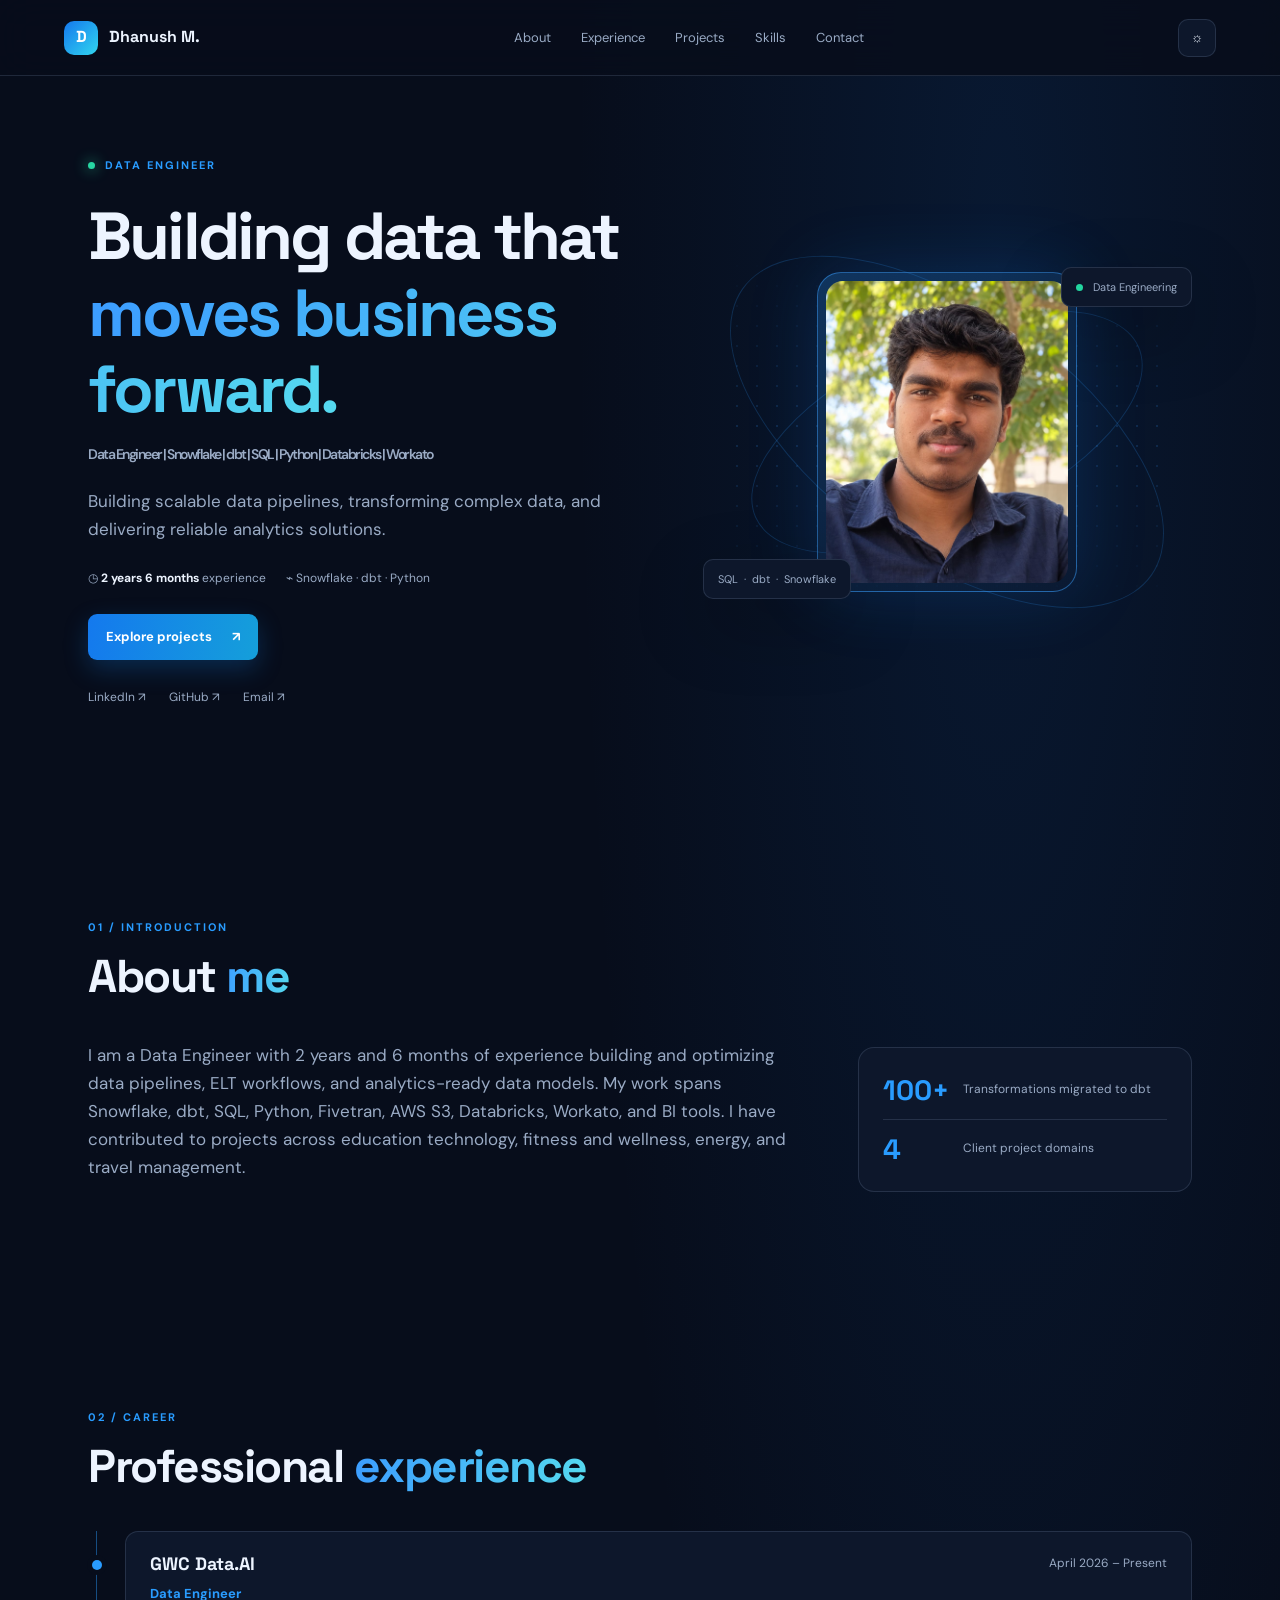
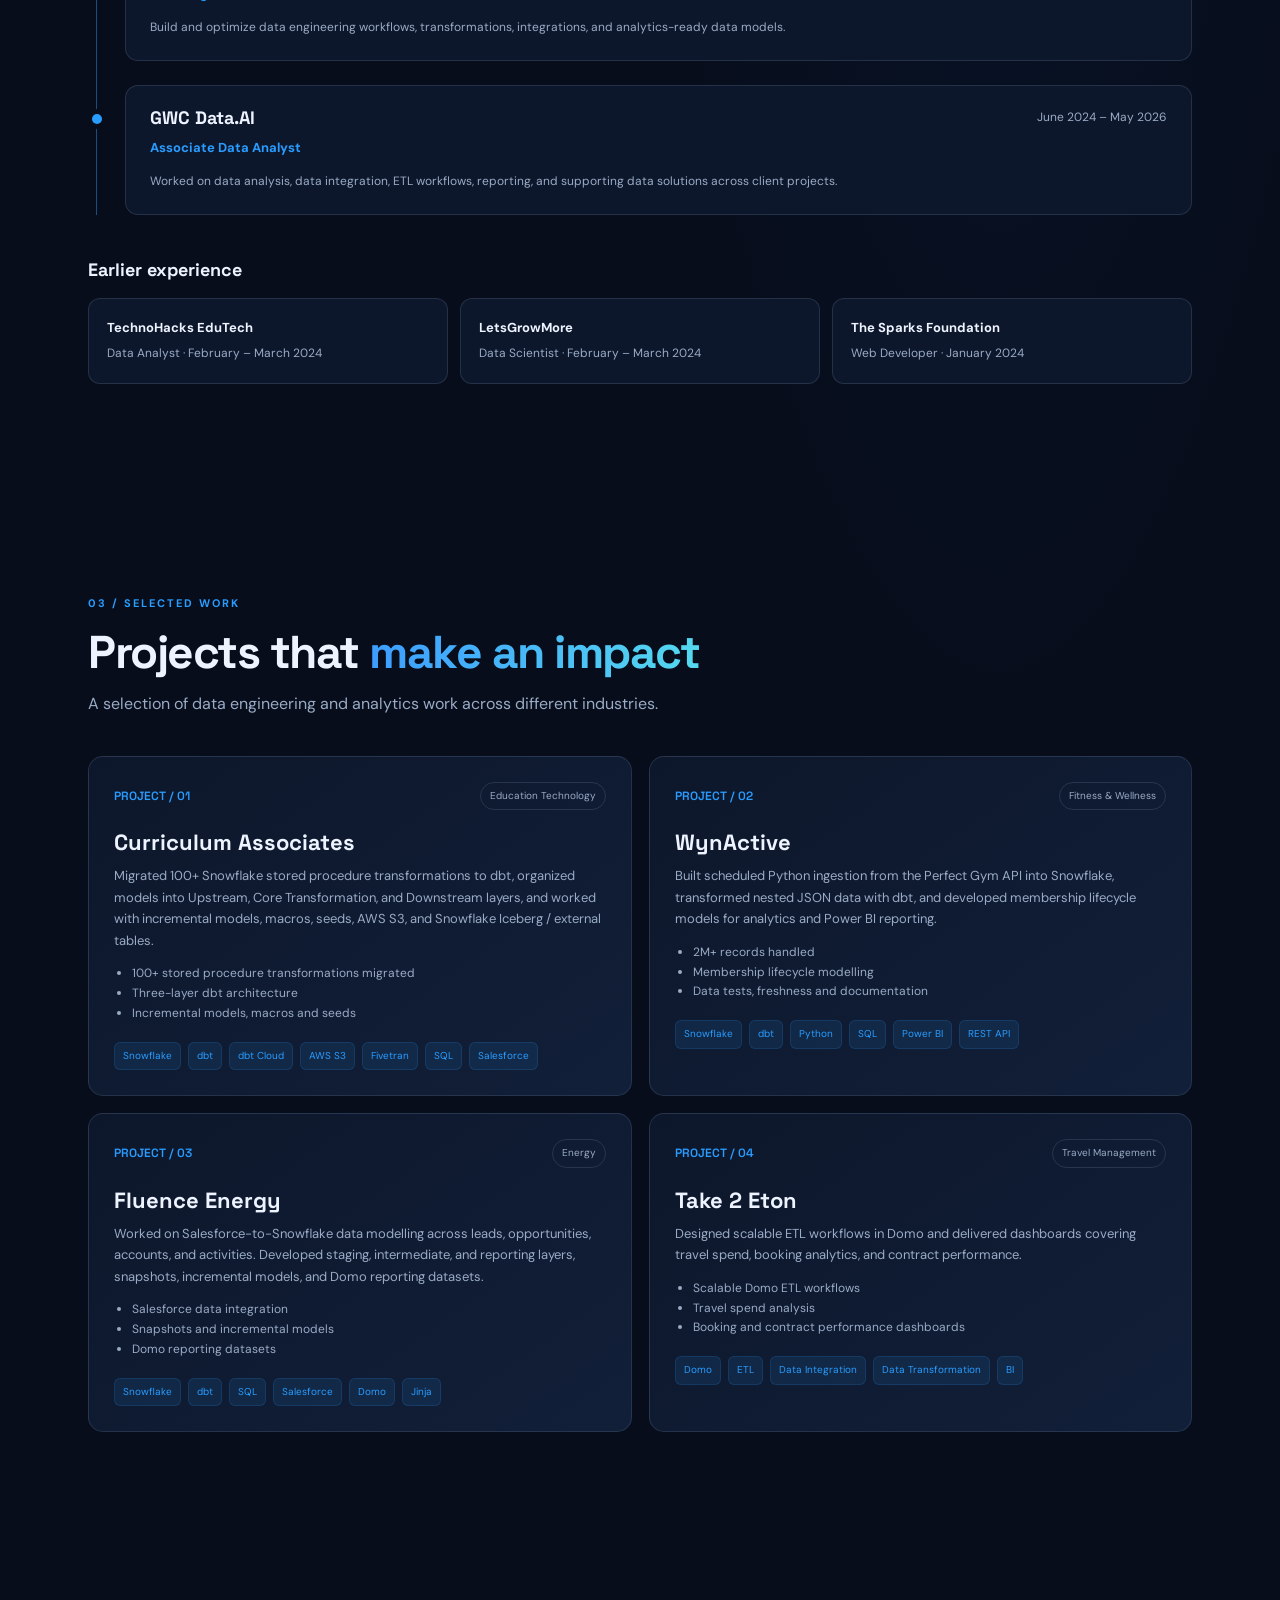
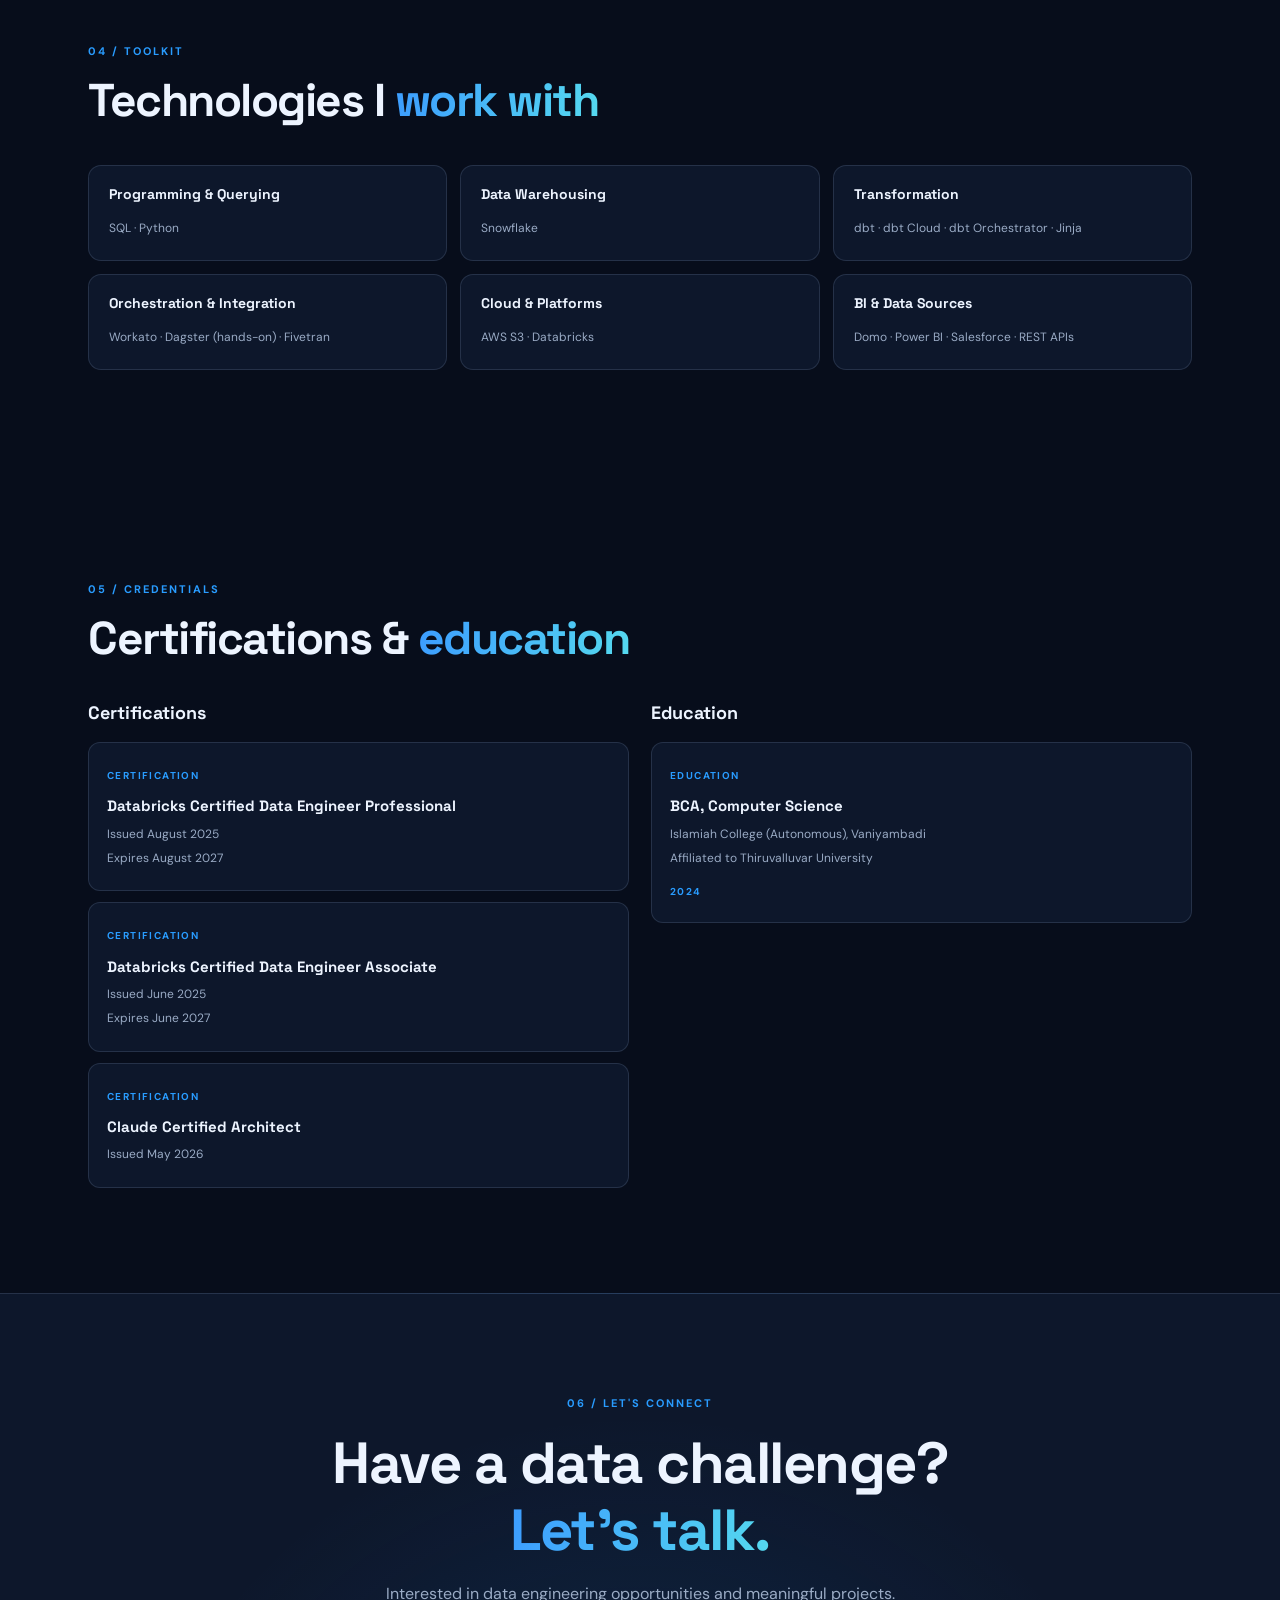
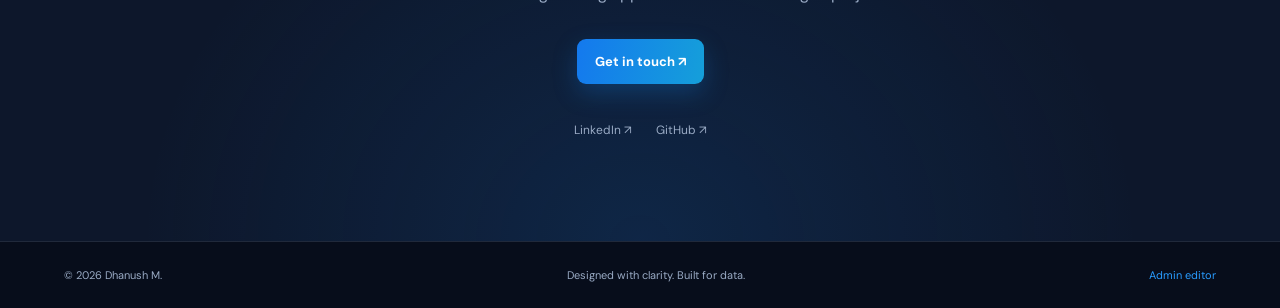
==== index.html @ 32ff5ff0 "Initial portfolio website upload" ====
<!doctype html>
<html lang="en">
<head>
  <meta charset="utf-8"><meta name="viewport" content="width=device-width, initial-scale=1">
  <meta name="description" content="Dhanush M. | Data Engineer portfolio">
  <title>Dhanush M. | Data Engineer</title><link rel="stylesheet" href="styles.css">
</head>
<body>
<header class="site-header"><a class="brand" href="#home"><span class="brand-mark">D</span><span id="brandName">Dhanush M.</span></a>
<nav id="nav"><a href="#about">About</a><a href="#experience">Experience</a><a href="#projects">Projects</a><a href="#skills">Skills</a><a href="#contact">Contact</a></nav>
<div class="header-actions"><button id="themeToggle" class="icon-btn" aria-label="Toggle theme">☼</button><button id="menuToggle" class="icon-btn mobile-only" aria-label="Open menu">☰</button></div></header>
<main>
<section class="hero section" id="home"><div class="hero-copy"><div class="eyebrow"><span class="pulse"></span><span id="role">DATA ENGINEER</span></div>
<h1>Building data that<br><span class="gradient">moves business forward.</span></h1>
<h2 id="headline"></h2><p id="tagline" class="lead"></p>
<div class="hero-meta"><span>◷ <b id="experience"></b> experience</span><span>⌁ Snowflake · dbt · Python</span></div>
<div class="button-row"><a class="btn primary" href="#projects">Explore projects <span>↗</span></a><a id="resumeBtn" class="btn secondary" href="#" download hidden>Download résumé ↓</a></div>
<div class="social-row"><a id="linkedin" target="_blank" rel="noreferrer">LinkedIn ↗</a><a id="github" target="_blank" rel="noreferrer">GitHub ↗</a><a id="emailLink">Email ↗</a></div></div>
<div class="hero-visual"><div class="orbit orbit-one"></div><div class="orbit orbit-two"></div><div class="photo-frame"><div id="photoPlaceholder" class="photo-placeholder"><span>DM</span><small>PROFILE PHOTO</small></div><img id="profilePhoto" alt="Dhanush M. profile photo" hidden></div><div class="floating-chip chip-top"><span class="chip-dot"></span> Data Engineering</div><div class="floating-chip chip-bottom">SQL&nbsp; · &nbsp;dbt&nbsp; · &nbsp;Snowflake</div><div class="visual-grid"></div></div></section>
<section class="section" id="about"><div class="section-heading"><p class="eyebrow">01 / INTRODUCTION</p><h2>About <span class="gradient">me</span></h2></div><div class="about-grid"><p id="aboutText" class="about-copy"></p><div class="about-stat"><strong>100+</strong><span>Transformations migrated to dbt</span><i></i><strong>4</strong><span>Client project domains</span></div></div></section>
<section class="section" id="experience"><div class="section-heading"><p class="eyebrow">02 / CAREER</p><h2>Professional <span class="gradient">experience</span></h2></div><div id="experienceList" class="timeline"></div><div class="early"><h3>Earlier experience</h3><div id="earlyList" class="early-grid"></div></div></section>
<section class="section" id="projects"><div class="section-heading"><p class="eyebrow">03 / SELECTED WORK</p><h2>Projects that <span class="gradient">make an impact</span></h2><p class="section-intro">A selection of data engineering and analytics work across different industries.</p></div><div id="projectGrid" class="project-grid"></div></section>
<section class="section" id="skills"><div class="section-heading"><p class="eyebrow">04 / TOOLKIT</p><h2>Technologies I <span class="gradient">work with</span></h2></div><div id="skillGrid" class="skill-grid"></div></section>
<section class="section" id="credentials"><div class="section-heading"><p class="eyebrow">05 / CREDENTIALS</p><h2>Certifications & <span class="gradient">education</span></h2></div><div class="credentials-grid"><div><h3>Certifications</h3><div id="certList" class="credential-list"></div></div><div><h3>Education</h3><article class="credential-card"><span class="card-kicker">EDUCATION</span><h4 id="degree"></h4><p id="institution"></p><p id="affiliation" class="muted"></p><span id="gradYear" class="year"></span></article></div></div></section>
<section class="contact section" id="contact"><p class="eyebrow">06 / LET'S CONNECT</p><h2>Have a data challenge?<br><span class="gradient">Let's talk.</span></h2><p>Interested in data engineering opportunities and meaningful projects.</p><a id="contactEmail" class="btn primary" href="#">Get in touch ↗</a><div class="contact-links"><a id="contactLinkedin" target="_blank" rel="noreferrer">LinkedIn ↗</a><a id="contactGithub" target="_blank" rel="noreferrer">GitHub ↗</a></div></section>
</main><footer><span id="footerName"></span><span>Designed with clarity. Built for data.</span><a href="admin.html">Admin editor</a></footer>
<script src="app.js"></script></body></html>
---- styles.css ----
@import url('https://fonts.googleapis.com/css2?family=DM+Sans:wght@400;500;600;700&family=Space+Grotesk:wght@400;500;600;700&display=swap');
:root{--bg:#070d1b;--surface:#0d172b;--surface2:#111f38;--text:#edf4ff;--muted:#9aabc5;--line:rgba(159,184,224,.16);--blue:#299cff;--cyan:#31d6ef;--shadow:0 24px 70px rgba(0,0,0,.28)}
[data-theme="light"]{--bg:#f5f8fd;--surface:#fff;--surface2:#edf3fc;--text:#111d33;--muted:#5d6d86;--line:rgba(35,62,105,.14);--shadow:0 18px 50px rgba(31,63,111,.1)}
*{box-sizing:border-box}html{scroll-behavior:smooth;scroll-padding-top:90px}body{margin:0;background:radial-gradient(ellipse at 78% 5%,rgba(17,91,177,.15),transparent 30%),var(--bg);color:var(--text);font-family:'DM Sans',sans-serif;line-height:1.65;transition:background .25s,color .25s}a{color:inherit;text-decoration:none}.site-header{height:76px;position:sticky;top:0;z-index:20;display:flex;align-items:center;justify-content:space-between;padding:0 max(5vw,24px);background:color-mix(in srgb,var(--bg) 86%,transparent);backdrop-filter:blur(18px);border-bottom:1px solid var(--line)}.brand{display:flex;align-items:center;gap:11px;font-family:'Space Grotesk';font-weight:700}.brand-mark{display:grid;place-items:center;width:34px;height:34px;border-radius:10px;background:linear-gradient(135deg,#1478ed,#31d6ef);color:white}.site-header nav{display:flex;gap:30px;color:var(--muted);font-size:13px}.site-header nav a:hover,.social-row a:hover,footer a:hover{color:var(--blue)}.header-actions{display:flex;gap:8px}.icon-btn{border:1px solid var(--line);background:var(--surface);color:var(--text);border-radius:10px;width:38px;height:38px;cursor:pointer}.mobile-only{display:none}.section{max-width:1160px;margin:auto;padding:105px 28px}.hero{min-height:650px;display:grid;grid-template-columns:1.08fr .92fr;align-items:center;gap:40px;padding-top:80px}.eyebrow{font-size:11px;letter-spacing:2px;font-weight:700;color:var(--blue);text-transform:uppercase;display:flex;align-items:center;gap:10px}.pulse{width:7px;height:7px;border-radius:50%;background:#27d6a2;box-shadow:0 0 14px #27d6a2}h1,h2,h3,h4,p{margin-top:0}h1,h2,h3,h4{font-family:'Space Grotesk',sans-serif;line-height:1.15}h1{font-size:clamp(42px,5.2vw,68px);letter-spacing:-2.8px;margin:24px 0 15px}h2{font-size:clamp(32px,4vw,46px);letter-spacing:-1.5px}.gradient{background:linear-gradient(100deg,#3c9cff,#55d9ef);-webkit-background-clip:text;background-clip:text;color:transparent}#headline{font:600 14px 'DM Sans';color:var(--muted);line-height:1.7;max-width:570px}.lead{font-size:17px;color:var(--muted);max-width:520px;margin:20px 0}.hero-meta{display:flex;flex-wrap:wrap;gap:20px;color:var(--muted);font-size:12px;margin:26px 0}.hero-meta b{color:var(--text)}.button-row{display:flex;gap:12px;flex-wrap:wrap}.btn{display:inline-flex;align-items:center;gap:20px;padding:12px 18px;border-radius:9px;font-size:13px;font-weight:700;transition:.2s}.btn:hover{transform:translateY(-2px)}.primary{background:linear-gradient(100deg,#1479ee,#159fda);color:white;box-shadow:0 9px 25px rgba(21,132,235,.25)}.secondary{border:1px solid var(--line);background:var(--surface);color:var(--text)}.social-row{display:flex;gap:23px;margin-top:28px;color:var(--muted);font-size:12px}.hero-visual{height:440px;position:relative;display:grid;place-items:center}.photo-frame{width:260px;height:320px;position:relative;z-index:2;padding:8px;border:1px solid rgba(58,160,255,.5);border-radius:24px;background:linear-gradient(145deg,rgba(39,150,255,.25),rgba(21,39,70,.2));box-shadow:0 0 70px rgba(20,129,242,.18)}.photo-placeholder{height:100%;border-radius:17px;background:linear-gradient(145deg,#1a3153,#0b1529);display:flex;flex-direction:column;justify-content:center;align-items:center;gap:12px;color:#8dbef5}.photo-placeholder span{font:700 76px 'Space Grotesk';letter-spacing:-6px}.photo-placeholder small{font-size:9px;letter-spacing:2px}.photo-frame img{width:100%;height:100%;object-fit:cover;border-radius:17px}.orbit{position:absolute;border:1px solid rgba(45,157,255,.2);border-radius:50%;transform:rotate(-24deg)}.orbit-one{width:420px;height:190px}.orbit-two{width:500px;height:250px;transform:rotate(35deg)}.floating-chip{position:absolute;z-index:3;padding:10px 14px;border:1px solid var(--line);border-radius:10px;background:var(--surface);box-shadow:var(--shadow);font-size:11px;color:var(--muted)}.chip-top{top:55px;right:0}.chip-bottom{bottom:53px;left:0}.chip-dot{display:inline-block;width:7px;height:7px;border-radius:50%;background:#22d6a0;margin-right:7px}.visual-grid{position:absolute;width:90%;height:80%;background-image:radial-gradient(rgba(52,154,255,.5) 1px,transparent 1px);background-size:20px 20px;mask-image:linear-gradient(transparent,black,transparent);opacity:.35}.section-heading{margin-bottom:38px}.section-heading .eyebrow{margin-bottom:14px}.section-heading h2{margin-bottom:12px}.section-intro,.muted{color:var(--muted)}.about-grid{display:grid;grid-template-columns:1.5fr .7fr;gap:55px;align-items:center}.about-copy{font-size:17px;color:var(--muted);max-width:720px}.about-stat{display:grid;grid-template-columns:auto 1fr;align-items:center;gap:3px 14px;padding:24px;border:1px solid var(--line);border-radius:16px;background:var(--surface)}.about-stat strong{font:700 28px 'Space Grotesk';color:var(--blue)}.about-stat span{font-size:12px;color:var(--muted)}.about-stat i{grid-column:1/-1;height:1px;background:var(--line);margin:8px 0}.timeline{border-left:1px solid rgba(41,156,255,.45);margin-left:8px;padding-left:28px;display:grid;gap:24px}.timeline-item{position:relative;padding:22px 24px;background:var(--surface);border:1px solid var(--line);border-radius:13px}.timeline-item:before{content:'';position:absolute;width:10px;height:10px;border-radius:50%;background:var(--blue);left:-34px;top:28px;box-shadow:0 0 0 5px var(--bg)}.timeline-top{display:flex;justify-content:space-between;gap:16px;flex-wrap:wrap}.timeline-item h3{font-size:18px;margin:0 0 5px}.timeline-item .role{color:var(--blue);font-size:13px;font-weight:700}.timeline-item time,.timeline-item p{font-size:12px;color:var(--muted)}.timeline-item p{margin:12px 0 0}.early{margin-top:45px}.early h3,.credentials-grid h3{font-size:18px}.early-grid{display:grid;grid-template-columns:repeat(3,1fr);gap:12px}.early-card,.credential-card{padding:18px;border:1px solid var(--line);background:var(--surface);border-radius:12px}.early-card strong{display:block;font-size:13px}.early-card span{font-size:12px;color:var(--muted)}.project-grid{display:grid;grid-template-columns:repeat(2,1fr);gap:17px}.project-card{padding:25px;border:1px solid var(--line);border-radius:15px;background:linear-gradient(145deg,var(--surface),var(--surface2));transition:.25s}.project-card:hover{transform:translateY(-4px);border-color:rgba(41,156,255,.5);box-shadow:var(--shadow)}.project-top{display:flex;justify-content:space-between;align-items:center}.project-number{font:600 12px 'Space Grotesk';color:var(--blue)}.project-domain{font-size:10px;color:var(--muted);padding:5px 9px;border:1px solid var(--line);border-radius:20px}.project-card h3{font-size:22px;margin:20px 0 10px}.project-card p{font-size:13px;color:var(--muted)}.highlights{padding-left:18px;color:var(--muted);font-size:12px}.tags{display:flex;flex-wrap:wrap;gap:7px;margin-top:18px}.tags span{padding:5px 8px;background:rgba(41,156,255,.1);border:1px solid rgba(41,156,255,.16);border-radius:6px;font-size:10px;color:var(--blue)}.skill-grid{display:grid;grid-template-columns:repeat(3,1fr);gap:13px}.skill-card{padding:20px;border:1px solid var(--line);border-radius:13px;background:var(--surface)}.skill-card h3{font-size:14px;margin-bottom:14px}.skill-card p{font-size:12px;color:var(--muted);margin:0;line-height:2}.credentials-grid{display:grid;grid-template-columns:1fr 1fr;gap:22px}.credential-list{display:grid;gap:11px}.credential-card h4{font-size:15px;margin:10px 0}.credential-card p{font-size:12px;color:var(--muted);margin:4px 0}.card-kicker,.year{font-size:10px;letter-spacing:1.4px;color:var(--blue);font-weight:700}.year{display:inline-block;margin-top:12px}.contact{max-width:none;text-align:center;border-top:1px solid var(--line);background:radial-gradient(ellipse at 50% 100%,rgba(25,117,210,.16),transparent 55%),var(--surface);padding:100px 24px}.contact .eyebrow{justify-content:center}.contact h2{font-size:clamp(38px,5vw,58px);margin:18px 0}.contact>p:not(.eyebrow){color:var(--muted)}.contact .btn{margin:15px auto}.contact-links{display:flex;justify-content:center;gap:24px;font-size:12px;color:var(--muted);margin-top:22px}footer{padding:24px max(5vw,24px);display:flex;justify-content:space-between;gap:15px;flex-wrap:wrap;color:var(--muted);font-size:11px;border-top:1px solid var(--line)}footer a{color:var(--blue)}[hidden]{display:none!important}
@media(max-width:800px){.site-header nav{display:none;position:absolute;top:75px;left:0;right:0;padding:20px 26px;background:var(--surface);border-bottom:1px solid var(--line);flex-direction:column;gap:15px}.site-header nav.open{display:flex}.mobile-only{display:inline-block}.hero{grid-template-columns:1fr;padding-top:60px;gap:10px}.hero-visual{height:390px}.about-grid,.credentials-grid{grid-template-columns:1fr}.skill-grid{grid-template-columns:repeat(2,1fr)}.early-grid{grid-template-columns:1fr}.section{padding:75px 24px}}
@media(max-width:560px){.hero{padding-left:20px;padding-right:20px}h1{font-size:43px}.hero-visual{height:340px}.photo-frame{width:215px;height:270px}.orbit-one{width:300px}.orbit-two{width:350px}.chip-top{right:-3px;top:35px}.chip-bottom{left:-3px;bottom:35px}.project-grid,.skill-grid{grid-template-columns:1fr}.timeline-top{display:block}.timeline-item time{display:block;margin-top:5px}.social-row{gap:15px}.section{padding:68px 20px}}
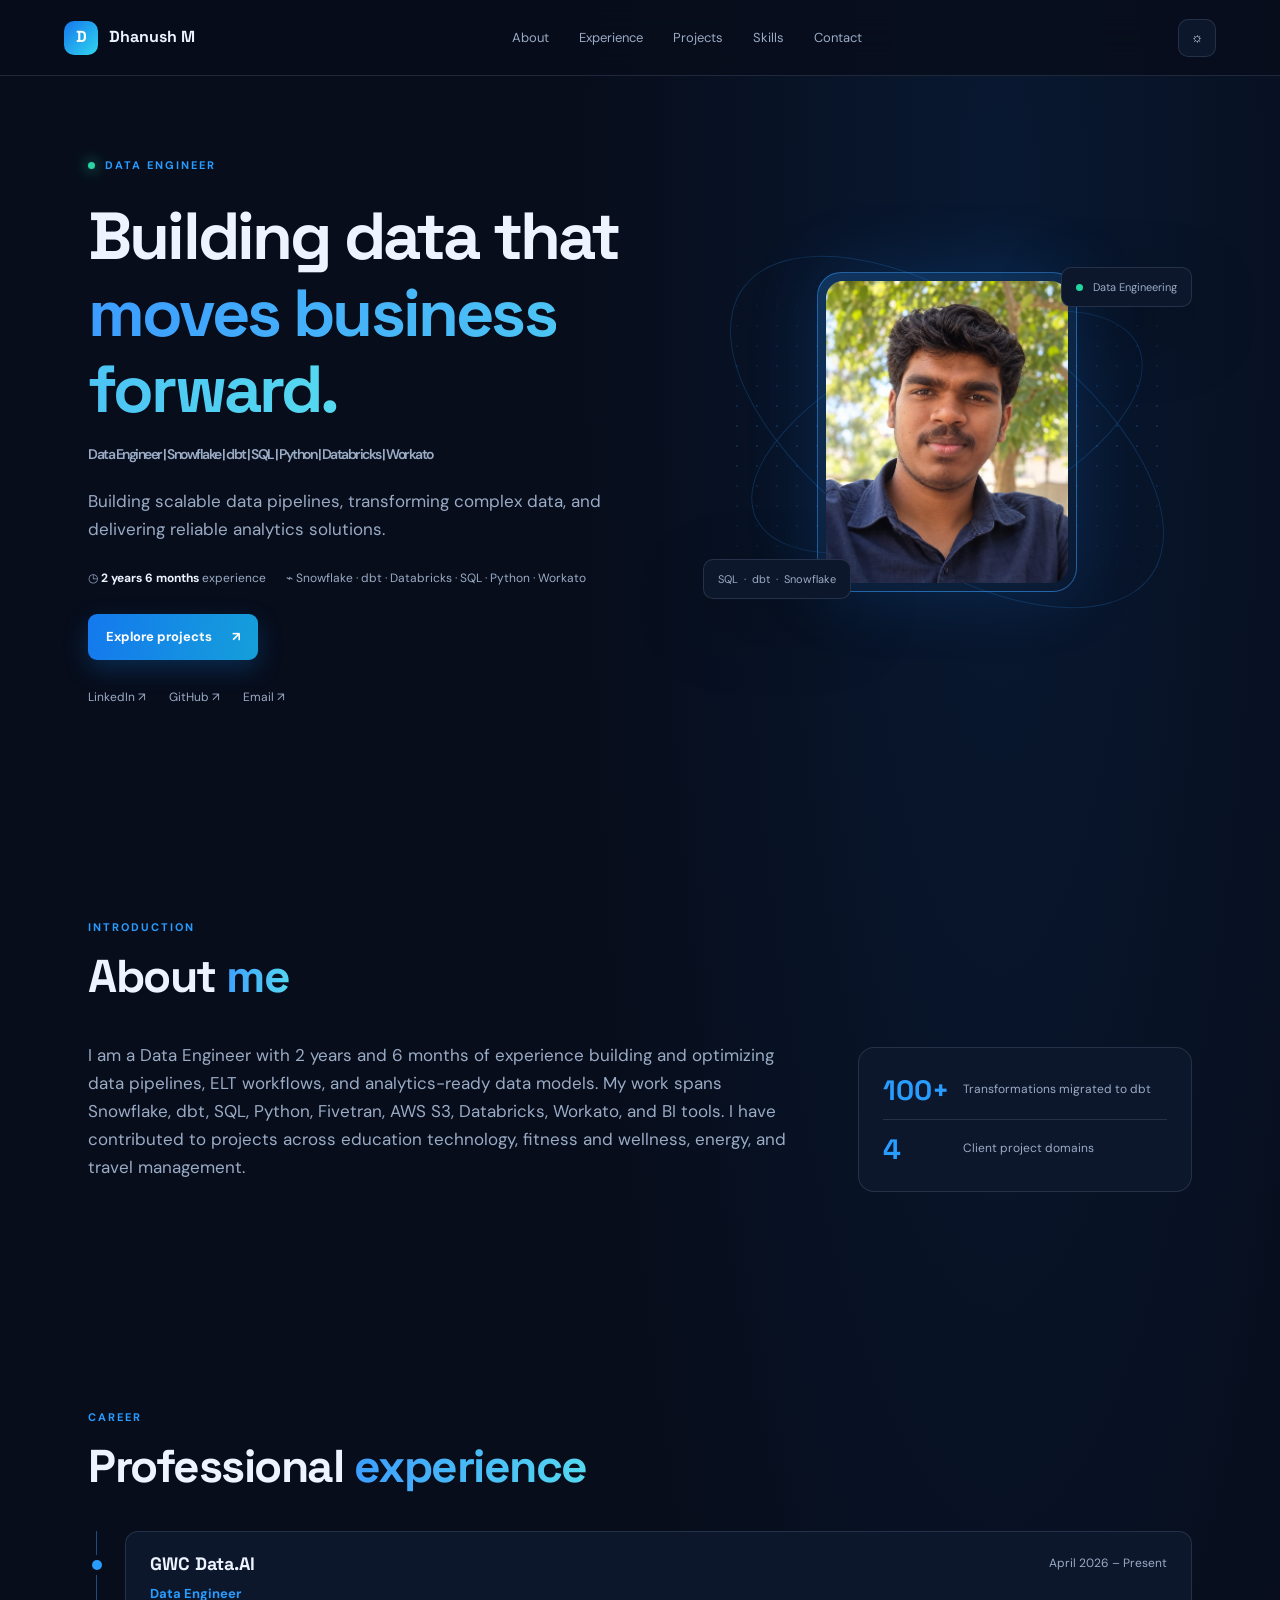
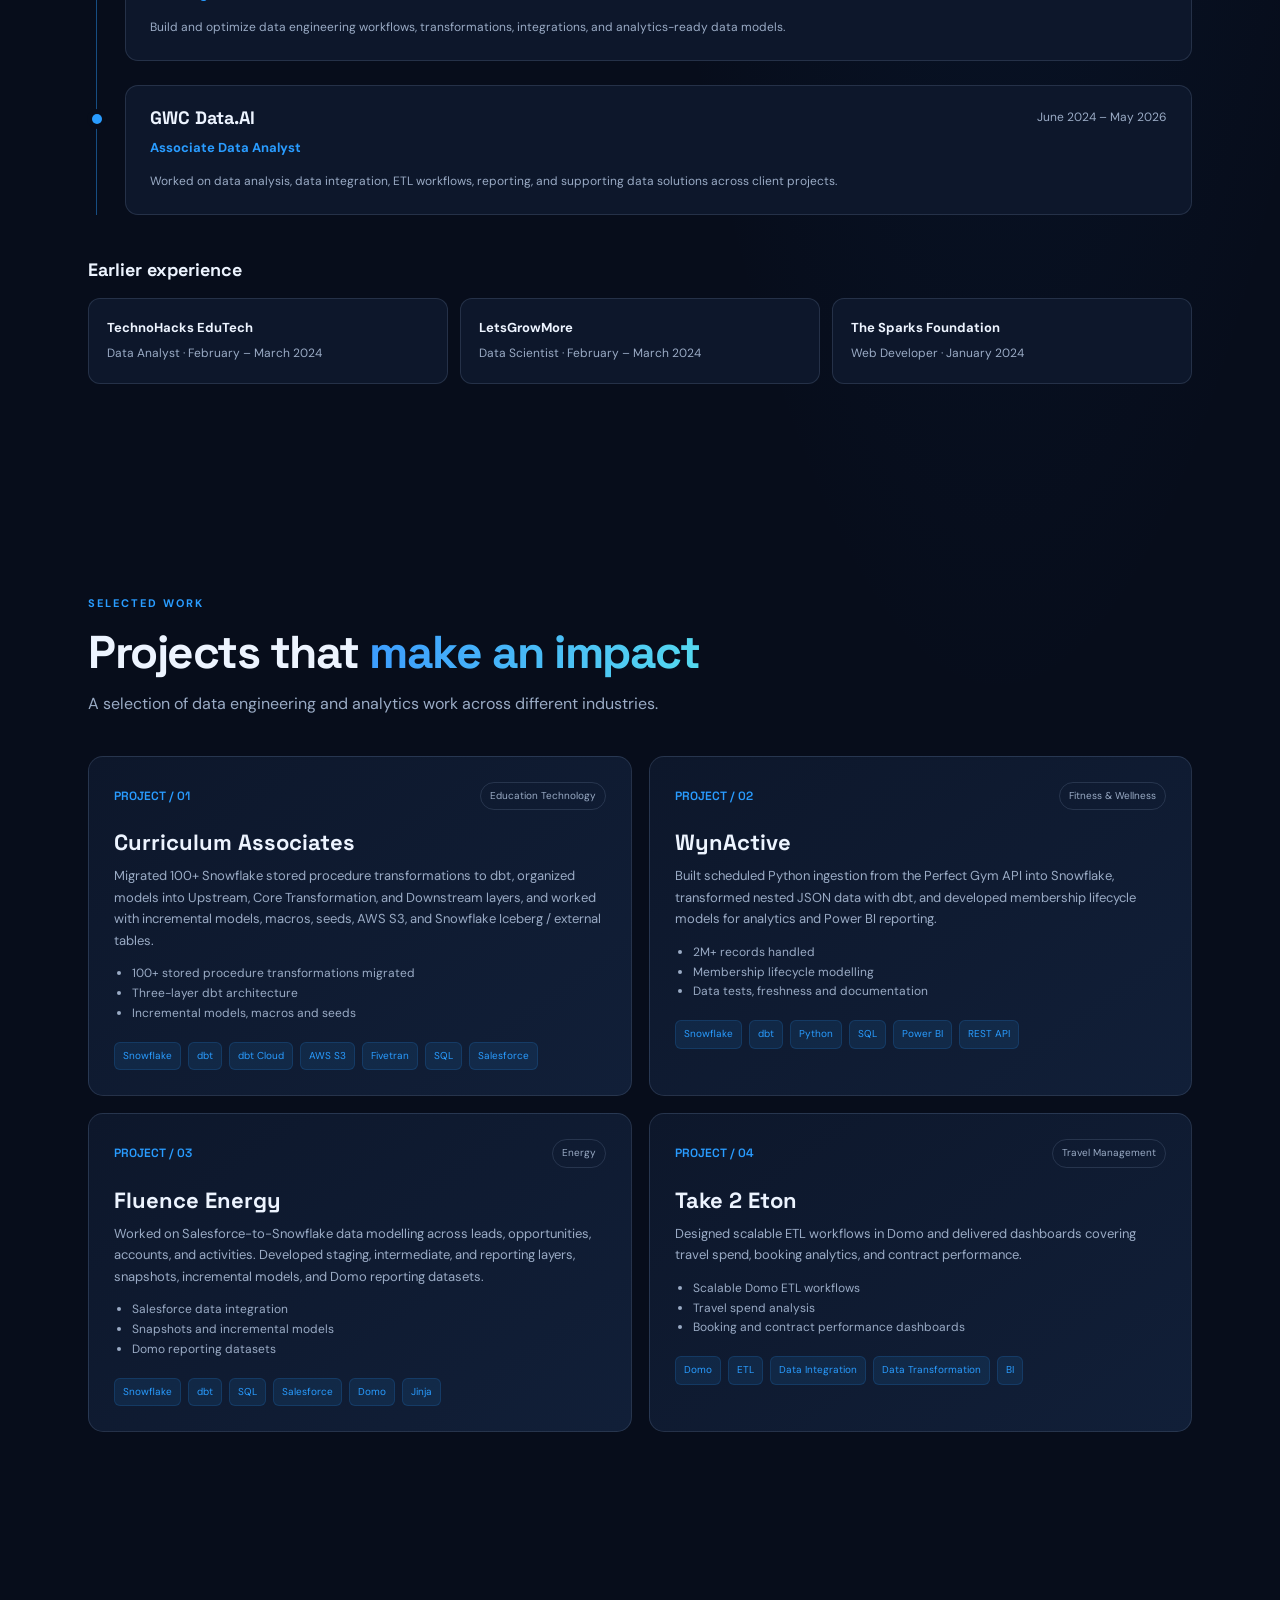
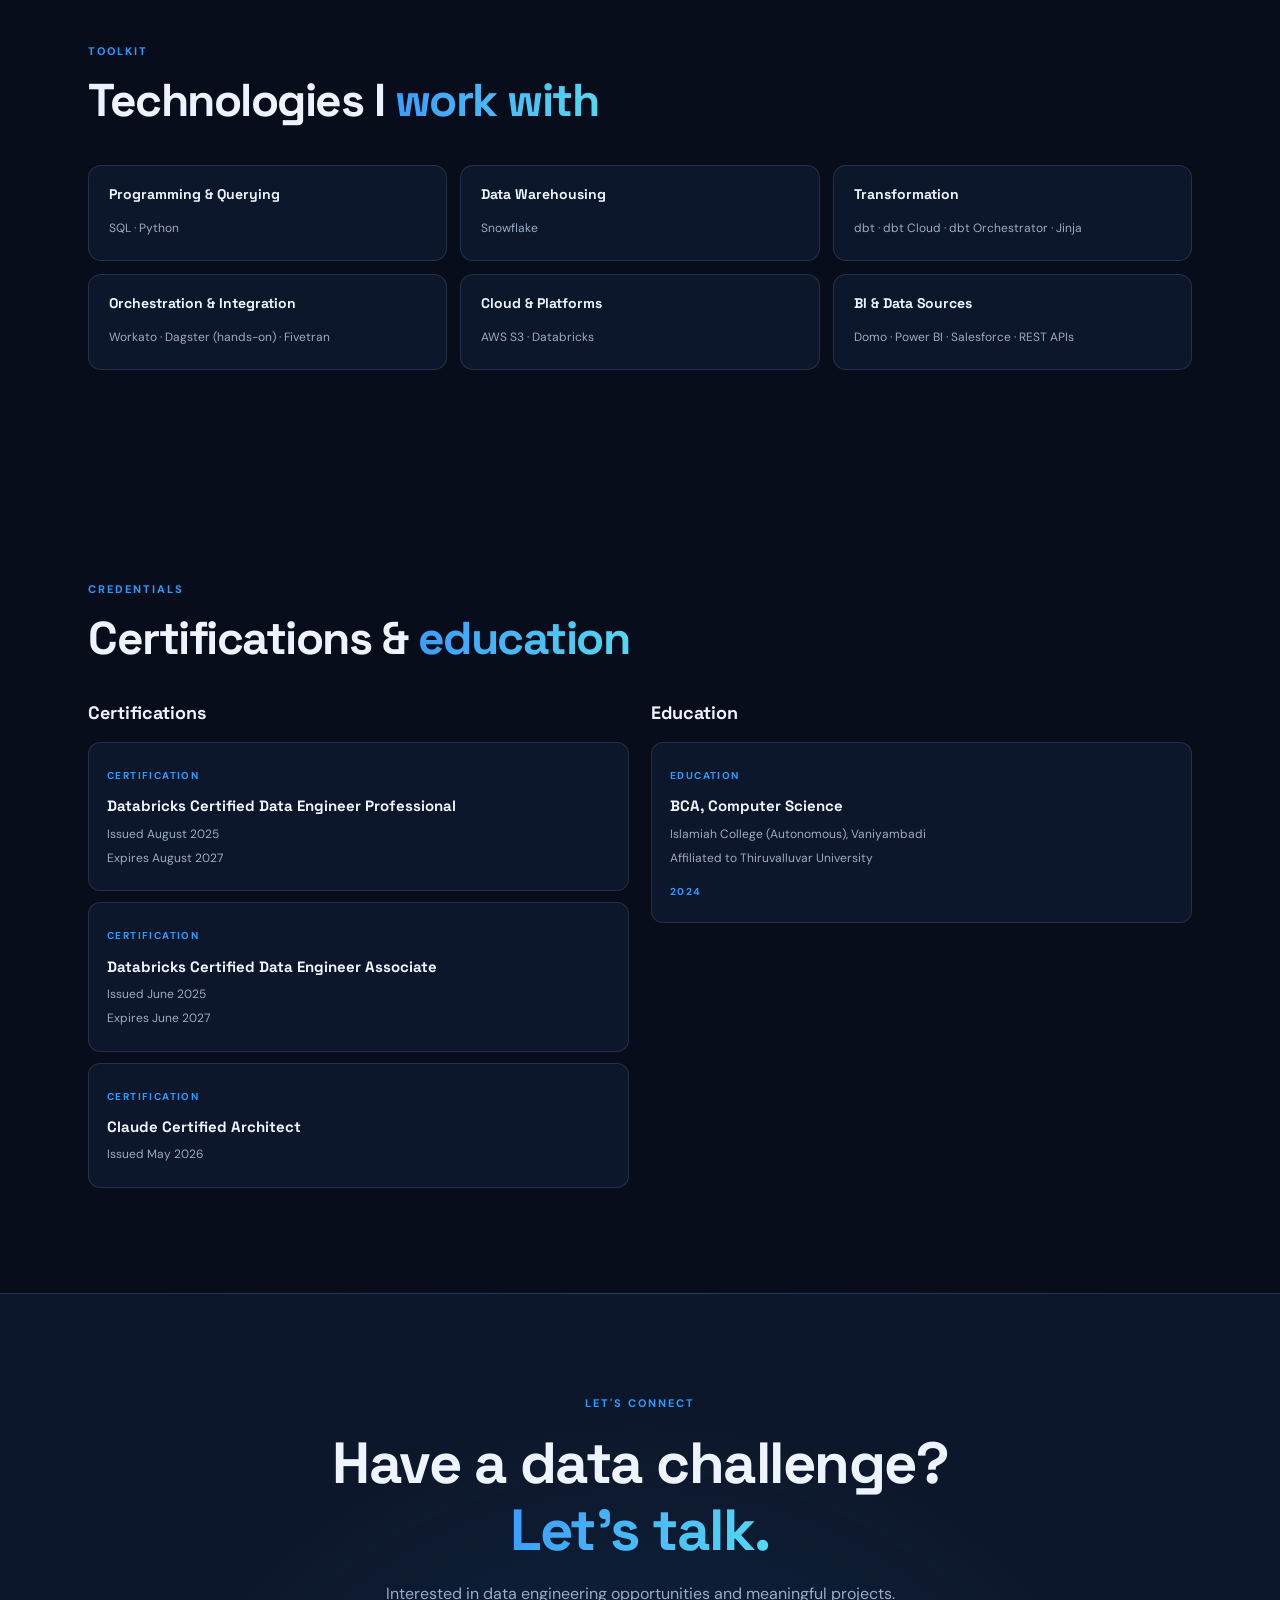
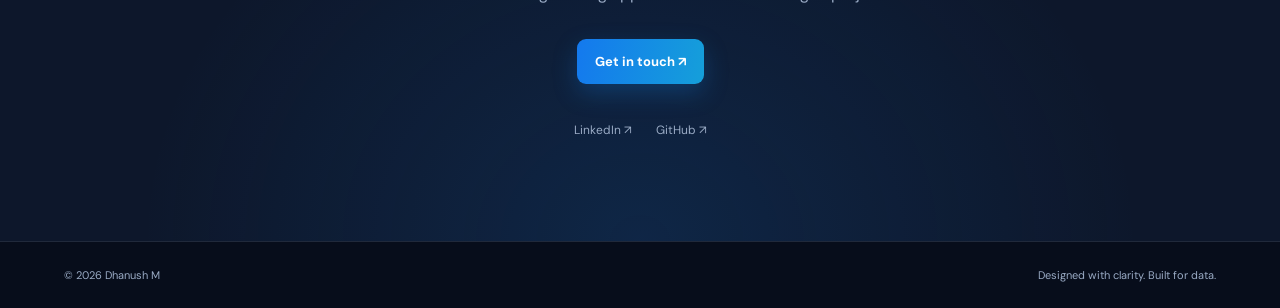
==== commit 91504bbd: "Modified page content" ====
--- a/index.html
+++ b/index.html
@@ -3,7 +3,7 @@
 <head>
   <meta charset="utf-8"><meta name="viewport" content="width=device-width, initial-scale=1">
   <meta name="description" content="Dhanush M. | Data Engineer portfolio">
-  <title>Dhanush M. | Data Engineer</title><link rel="stylesheet" href="styles.css">
+  <title>Dhanush M | Data Engineer</title><link rel="stylesheet" href="styles.css">
 </head>
 <body>
 <header class="site-header"><a class="brand" href="#home"><span class="brand-mark">D</span><span id="brandName">Dhanush M.</span></a>
@@ -13,15 +13,15 @@
 <section class="hero section" id="home"><div class="hero-copy"><div class="eyebrow"><span class="pulse"></span><span id="role">DATA ENGINEER</span></div>
 <h1>Building data that<br><span class="gradient">moves business forward.</span></h1>
 <h2 id="headline"></h2><p id="tagline" class="lead"></p>
-<div class="hero-meta"><span>◷ <b id="experience"></b> experience</span><span>⌁ Snowflake · dbt · Python</span></div>
+<div class="hero-meta"><span>◷ <b id="experience"></b> experience</span><span>⌁ Snowflake · dbt · Databricks · SQL · Python · Workato</span></div>
 <div class="button-row"><a class="btn primary" href="#projects">Explore projects <span>↗</span></a><a id="resumeBtn" class="btn secondary" href="#" download hidden>Download résumé ↓</a></div>
 <div class="social-row"><a id="linkedin" target="_blank" rel="noreferrer">LinkedIn ↗</a><a id="github" target="_blank" rel="noreferrer">GitHub ↗</a><a id="emailLink">Email ↗</a></div></div>
 <div class="hero-visual"><div class="orbit orbit-one"></div><div class="orbit orbit-two"></div><div class="photo-frame"><div id="photoPlaceholder" class="photo-placeholder"><span>DM</span><small>PROFILE PHOTO</small></div><img id="profilePhoto" alt="Dhanush M. profile photo" hidden></div><div class="floating-chip chip-top"><span class="chip-dot"></span> Data Engineering</div><div class="floating-chip chip-bottom">SQL&nbsp; · &nbsp;dbt&nbsp; · &nbsp;Snowflake</div><div class="visual-grid"></div></div></section>
-<section class="section" id="about"><div class="section-heading"><p class="eyebrow">01 / INTRODUCTION</p><h2>About <span class="gradient">me</span></h2></div><div class="about-grid"><p id="aboutText" class="about-copy"></p><div class="about-stat"><strong>100+</strong><span>Transformations migrated to dbt</span><i></i><strong>4</strong><span>Client project domains</span></div></div></section>
-<section class="section" id="experience"><div class="section-heading"><p class="eyebrow">02 / CAREER</p><h2>Professional <span class="gradient">experience</span></h2></div><div id="experienceList" class="timeline"></div><div class="early"><h3>Earlier experience</h3><div id="earlyList" class="early-grid"></div></div></section>
-<section class="section" id="projects"><div class="section-heading"><p class="eyebrow">03 / SELECTED WORK</p><h2>Projects that <span class="gradient">make an impact</span></h2><p class="section-intro">A selection of data engineering and analytics work across different industries.</p></div><div id="projectGrid" class="project-grid"></div></section>
-<section class="section" id="skills"><div class="section-heading"><p class="eyebrow">04 / TOOLKIT</p><h2>Technologies I <span class="gradient">work with</span></h2></div><div id="skillGrid" class="skill-grid"></div></section>
-<section class="section" id="credentials"><div class="section-heading"><p class="eyebrow">05 / CREDENTIALS</p><h2>Certifications & <span class="gradient">education</span></h2></div><div class="credentials-grid"><div><h3>Certifications</h3><div id="certList" class="credential-list"></div></div><div><h3>Education</h3><article class="credential-card"><span class="card-kicker">EDUCATION</span><h4 id="degree"></h4><p id="institution"></p><p id="affiliation" class="muted"></p><span id="gradYear" class="year"></span></article></div></div></section>
-<section class="contact section" id="contact"><p class="eyebrow">06 / LET'S CONNECT</p><h2>Have a data challenge?<br><span class="gradient">Let's talk.</span></h2><p>Interested in data engineering opportunities and meaningful projects.</p><a id="contactEmail" class="btn primary" href="#">Get in touch ↗</a><div class="contact-links"><a id="contactLinkedin" target="_blank" rel="noreferrer">LinkedIn ↗</a><a id="contactGithub" target="_blank" rel="noreferrer">GitHub ↗</a></div></section>
-</main><footer><span id="footerName"></span><span>Designed with clarity. Built for data.</span><a href="admin.html">Admin editor</a></footer>
+<section class="section" id="about"><div class="section-heading"><p class="eyebrow"> INTRODUCTION</p><h2>About <span class="gradient">me</span></h2></div><div class="about-grid"><p id="aboutText" class="about-copy"></p><div class="about-stat"><strong>100+</strong><span>Transformations migrated to dbt</span><i></i><strong>4</strong><span>Client project domains</span></div></div></section>
+<section class="section" id="experience"><div class="section-heading"><p class="eyebrow"> CAREER</p><h2>Professional <span class="gradient">experience</span></h2></div><div id="experienceList" class="timeline"></div><div class="early"><h3>Earlier experience</h3><div id="earlyList" class="early-grid"></div></div></section>
+<section class="section" id="projects"><div class="section-heading"><p class="eyebrow"> SELECTED WORK</p><h2>Projects that <span class="gradient">make an impact</span></h2><p class="section-intro">A selection of data engineering and analytics work across different industries.</p></div><div id="projectGrid" class="project-grid"></div></section>
+<section class="section" id="skills"><div class="section-heading"><p class="eyebrow"> TOOLKIT</p><h2>Technologies I <span class="gradient">work with</span></h2></div><div id="skillGrid" class="skill-grid"></div></section>
+<section class="section" id="credentials"><div class="section-heading"><p class="eyebrow"> CREDENTIALS</p><h2>Certifications & <span class="gradient">education</span></h2></div><div class="credentials-grid"><div><h3>Certifications</h3><div id="certList" class="credential-list"></div></div><div><h3>Education</h3><article class="credential-card"><span class="card-kicker">EDUCATION</span><h4 id="degree"></h4><p id="institution"></p><p id="affiliation" class="muted"></p><span id="gradYear" class="year"></span></article></div></div></section>
+<section class="contact section" id="contact"><p class="eyebrow"> LET'S CONNECT</p><h2>Have a data challenge?<br><span class="gradient">Let's talk.</span></h2><p>Interested in data engineering opportunities and meaningful projects.</p><a id="contactEmail" class="btn primary" href="#">Get in touch ↗</a><div class="contact-links"><a id="contactLinkedin" target="_blank" rel="noreferrer">LinkedIn ↗</a><a id="contactGithub" target="_blank" rel="noreferrer">GitHub ↗</a></div></section>
+</main><footer><span id="footerName"></span><span>Designed with clarity. Built for data.</span></footer>
 <script src="app.js"></script></body></html>
